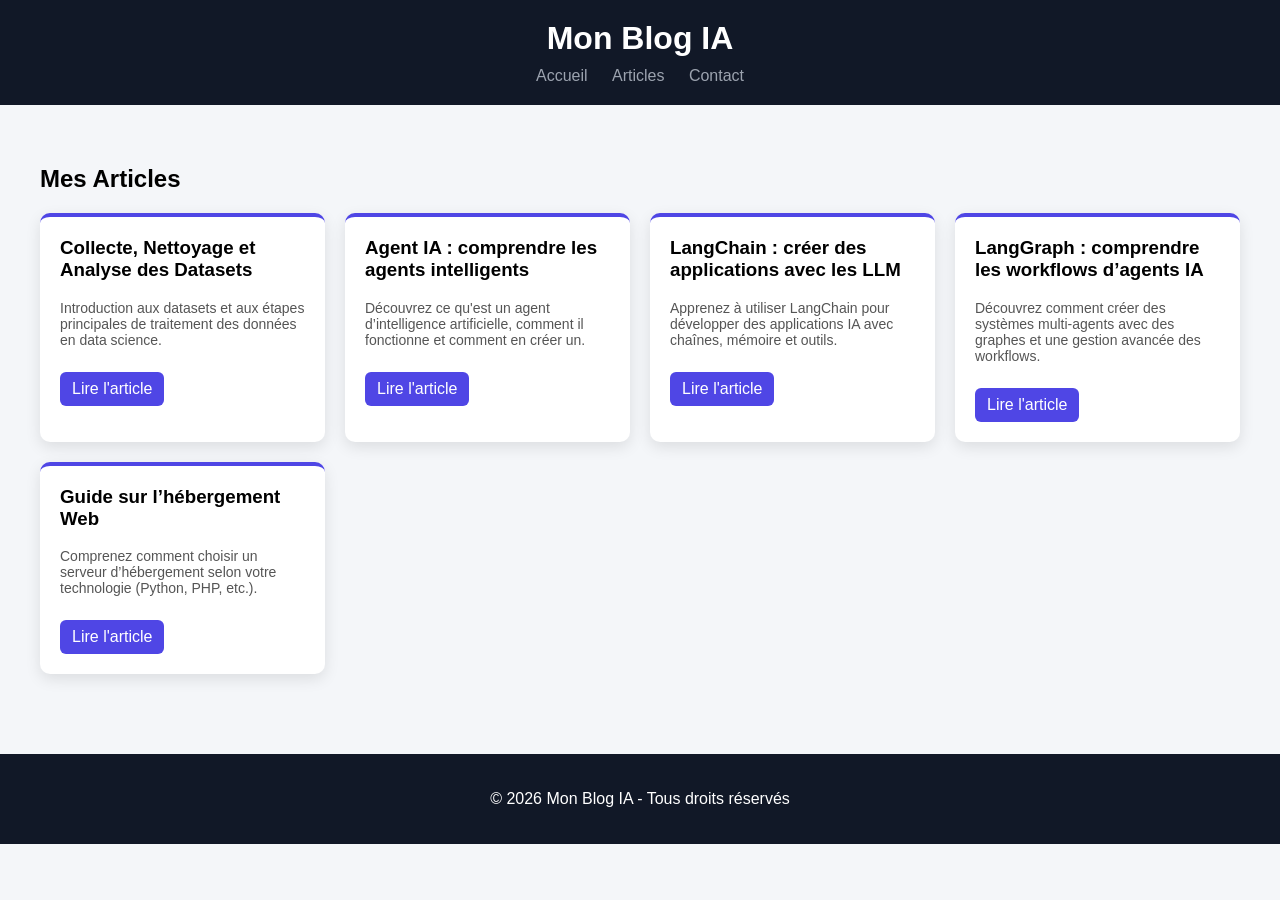
==== veille/NewVeille/langGraph.html @ 91ad8c3d "langGraph" ====
<!DOCTYPE html>
<html lang="fr">
<head>
<meta charset="UTF-8">
<title>Mon Blog IA</title>

<style>

/* GLOBAL */
body {
    font-family: Arial, sans-serif;
    margin: 0;
    background: #f4f6f9;
}

/* HEADER */
header {
    background: #111827;
    color: white;
    padding: 20px;
    text-align: center;
}

header h1 {
    margin: 0;
}

/* NAV */
nav {
    margin-top: 10px;
}

nav a {
    color: #9ca3af;
    margin: 0 10px;
    text-decoration: none;
}

nav a:hover {
    color: white;
}

/* SECTION */
.container {
    padding: 40px;
}

/* GRID */
.articles {
    display: grid;
    grid-template-columns: repeat(auto-fit, minmax(280px, 1fr));
    gap: 20px;
}

/* CARD */
.article-card {
    background: white;
    padding: 20px;
    border-radius: 10px;
    border-top: 4px solid #4f46e5;
    box-shadow: 0 5px 15px rgba(0,0,0,0.1);
    transition: 0.3s;
}

.article-card:hover {
    transform: translateY(-5px);
}

.article-card h3 {
    margin-top: 0;
}

.article-card p {
    color: #555;
    font-size: 14px;
}

.article-card a {
    display: inline-block;
    margin-top: 10px;
    text-decoration: none;
    background: #4f46e5;
    color: white;
    padding: 8px 12px;
    border-radius: 6px;
}

.article-card a:hover {
    background: #3730a3;
}

/* FOOTER */
footer {
    text-align: center;
    padding: 20px;
    background: #111827;
    color: white;
    margin-top: 40px;
}

</style>
</head>

<body>

<header>
    <h1>Mon Blog IA</h1>
    <nav>
        <a href="#">Accueil</a>
        <a href="#">Articles</a>
        <a href="#">Contact</a>
    </nav>
</header>

<div class="container">

    <h2>Mes Articles</h2>

    <div class="articles">

        <!-- DATASET -->
        <div class="article-card">
            <h3>Collecte, Nettoyage et Analyse des Datasets</h3>
            <p>
            Introduction aux datasets et aux étapes principales
            de traitement des données en data science.
            </p>
            <a href="veille/v1.html">Lire l'article</a>
        </div>

        <!-- AGENT IA -->
        <div class="article-card">
            <h3>Agent IA : comprendre les agents intelligents</h3>
            <p>
            Découvrez ce qu'est un agent d’intelligence artificielle,
            comment il fonctionne et comment en créer un.
            </p>
            <a href="veille/v3.html">Lire l'article</a>
        </div>

        <!-- LANGCHAIN -->
        <div class="article-card">
            <h3>LangChain : créer des applications avec les LLM</h3>
            <p>
            Apprenez à utiliser LangChain pour développer
            des applications IA avec chaînes, mémoire et outils.
            </p>
            <a href="veille/langchain.html">Lire l'article</a>
        </div>

        <!-- LANGGRAPH -->
        <div class="article-card">
            <h3>LangGraph : comprendre les workflows d’agents IA</h3>
            <p>
            Découvrez comment créer des systèmes multi-agents
            avec des graphes et une gestion avancée des workflows.
            </p>
            <a href="veille/langgraph.html">Lire l'article</a>
        </div>

        <!-- HEBERGEMENT -->
        <div class="article-card">
            <h3>Guide sur l’hébergement Web</h3>
            <p>
            Comprenez comment choisir un serveur d’hébergement
            selon votre technologie (Python, PHP, etc.).
            </p>
            <a href="veille/hebergement.html">Lire l'article</a>
        </div>

    </div>

</div>

<footer>
    <p>© 2026 Mon Blog IA - Tous droits réservés</p>
</footer>

</body>
</html>
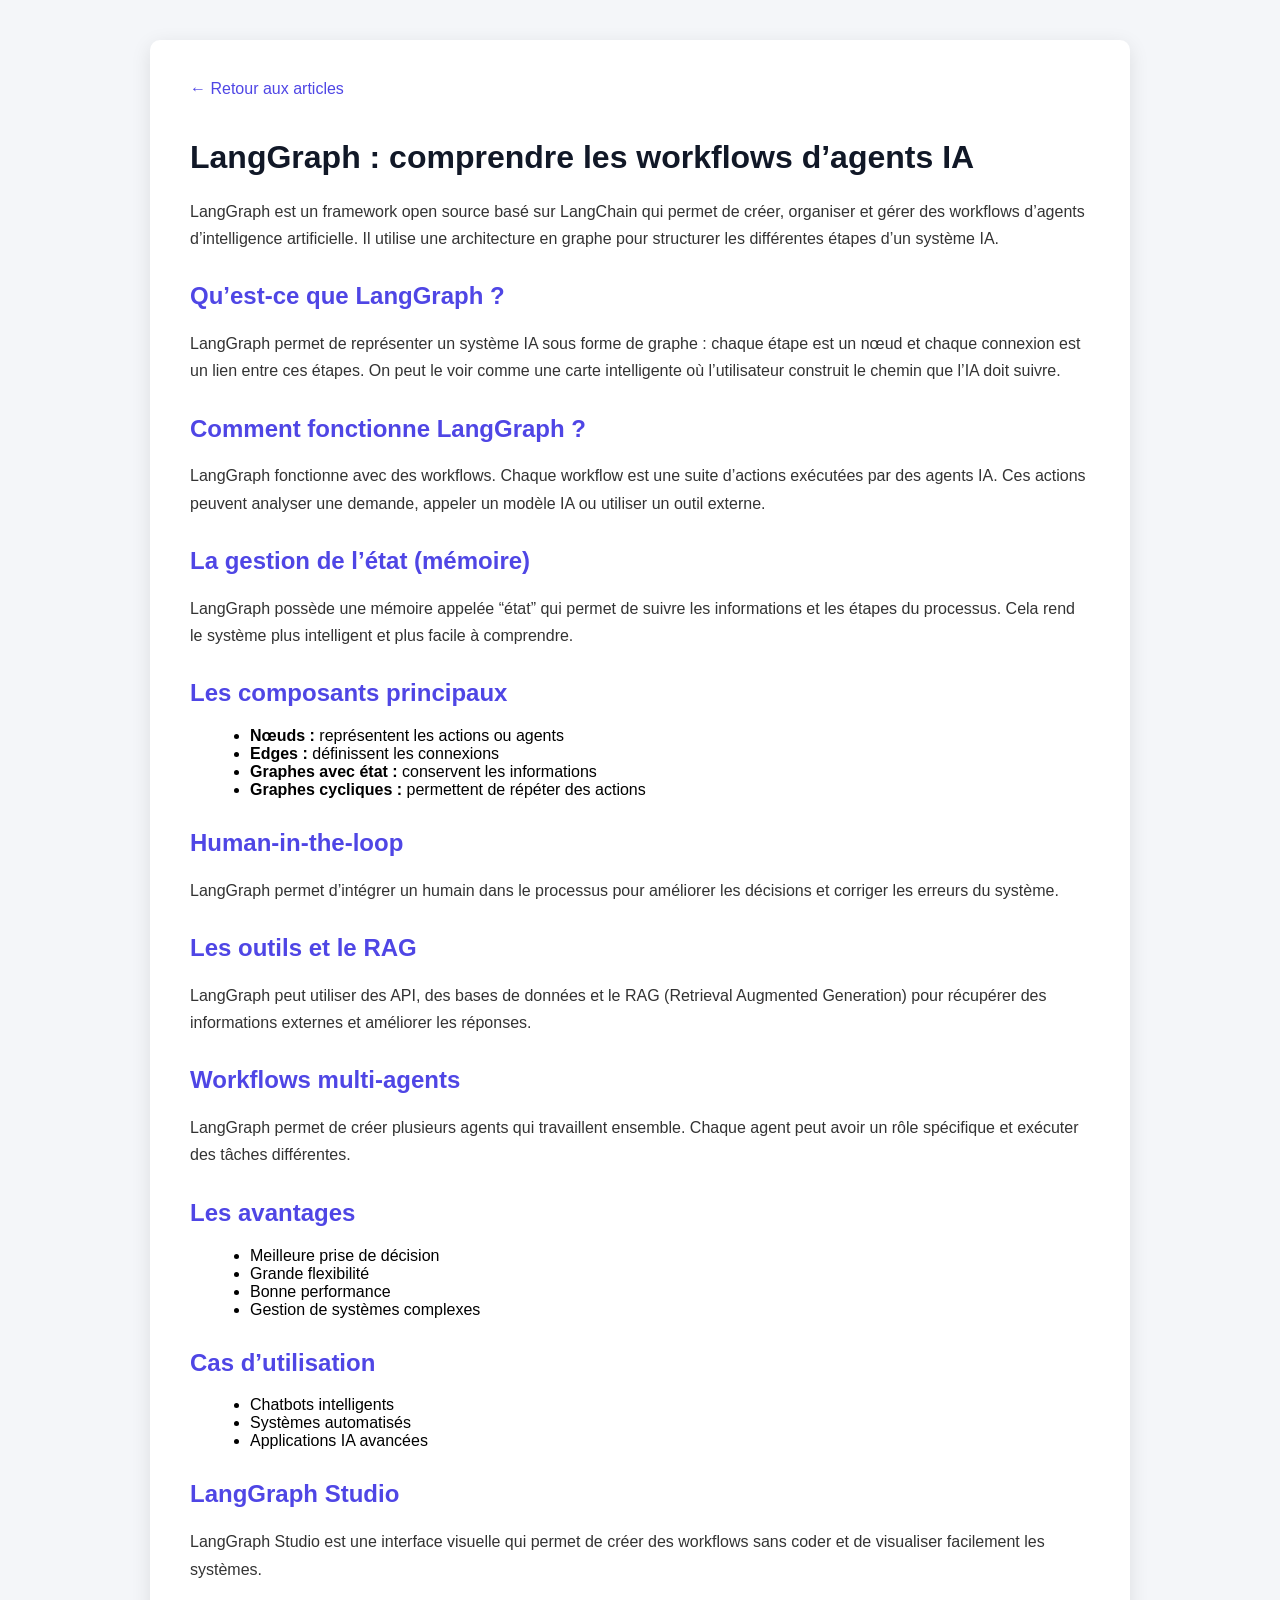
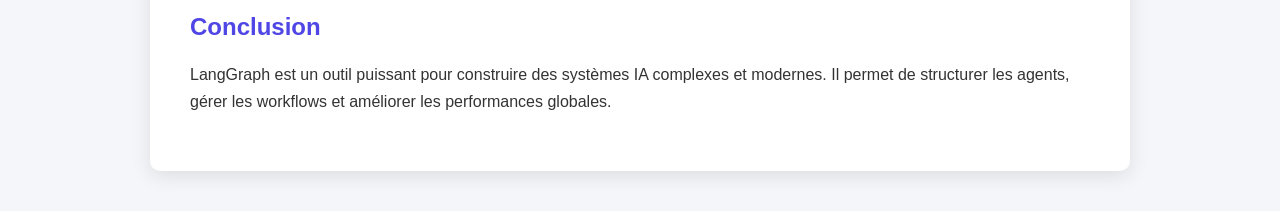
==== commit e8b4e641: "mis a jour langGraph" ====
--- a/veille/NewVeille/langGraph.html
+++ b/veille/NewVeille/langGraph.html
@@ -2,179 +2,162 @@
 <html lang="fr">
 <head>
 <meta charset="UTF-8">
-<title>Mon Blog IA</title>
+<title>LangGraph : workflows d’agents IA</title>
 
 <style>
 
 /* GLOBAL */
 body {
     font-family: Arial, sans-serif;
+    background: #f4f6f9;
     margin: 0;
-    background: #f4f6f9;
+    padding: 0;
 }
 
-/* HEADER */
-header {
-    background: #111827;
-    color: white;
-    padding: 20px;
-    text-align: center;
+/* CONTAINER */
+.article-container {
+    max-width: 900px;
+    margin: 40px auto;
+    background: white;
+    padding: 40px;
+    border-radius: 10px;
+    box-shadow: 0 5px 20px rgba(0,0,0,0.1);
 }
 
-header h1 {
-    margin: 0;
+/* TITLE */
+h1 {
+    color: #111827;
 }
 
-/* NAV */
-nav {
-    margin-top: 10px;
+/* SUBTITLE */
+h2 {
+    margin-top: 30px;
+    color: #4f46e5;
 }
 
-nav a {
-    color: #9ca3af;
-    margin: 0 10px;
-    text-decoration: none;
+/* TEXT */
+p {
+    line-height: 1.7;
+    color: #333;
 }
 
-nav a:hover {
-    color: white;
+/* LIST */
+ul {
+    margin-left: 20px;
 }
 
-/* SECTION */
-.container {
-    padding: 40px;
+/* BACK LINK */
+.back {
+    display: inline-block;
+    margin-bottom: 20px;
+    text-decoration: none;
+    color: #4f46e5;
 }
 
-/* GRID */
-.articles {
-    display: grid;
-    grid-template-columns: repeat(auto-fit, minmax(280px, 1fr));
-    gap: 20px;
-}
-
-/* CARD */
-.article-card {
-    background: white;
-    padding: 20px;
-    border-radius: 10px;
-    border-top: 4px solid #4f46e5;
-    box-shadow: 0 5px 15px rgba(0,0,0,0.1);
-    transition: 0.3s;
-}
-
-.article-card:hover {
-    transform: translateY(-5px);
-}
-
-.article-card h3 {
-    margin-top: 0;
-}
-
-.article-card p {
-    color: #555;
-    font-size: 14px;
-}
-
-.article-card a {
-    display: inline-block;
-    margin-top: 10px;
-    text-decoration: none;
-    background: #4f46e5;
-    color: white;
-    padding: 8px 12px;
-    border-radius: 6px;
-}
-
-.article-card a:hover {
-    background: #3730a3;
-}
-
-/* FOOTER */
-footer {
-    text-align: center;
-    padding: 20px;
-    background: #111827;
-    color: white;
-    margin-top: 40px;
+.back:hover {
+    text-decoration: underline;
 }
 
 </style>
+
 </head>
 
 <body>
 
-<header>
-    <h1>Mon Blog IA</h1>
-    <nav>
-        <a href="#">Accueil</a>
-        <a href="#">Articles</a>
-        <a href="#">Contact</a>
-    </nav>
-</header>
+<div class="article-container">
 
-<div class="container">
+<a href="../index.html" class="back">← Retour aux articles</a>
 
-    <h2>Mes Articles</h2>
+<h1>LangGraph : comprendre les workflows d’agents IA</h1>
 
-    <div class="articles">
+<p>
+LangGraph est un framework open source basé sur LangChain qui permet de créer,
+organiser et gérer des workflows d’agents d’intelligence artificielle.
+Il utilise une architecture en graphe pour structurer les différentes étapes d’un système IA.
+</p>
 
-        <!-- DATASET -->
-        <div class="article-card">
-            <h3>Collecte, Nettoyage et Analyse des Datasets</h3>
-            <p>
-            Introduction aux datasets et aux étapes principales
-            de traitement des données en data science.
-            </p>
-            <a href="veille/v1.html">Lire l'article</a>
-        </div>
+<h2>Qu’est-ce que LangGraph ?</h2>
+<p>
+LangGraph permet de représenter un système IA sous forme de graphe :
+chaque étape est un nœud et chaque connexion est un lien entre ces étapes.
+On peut le voir comme une carte intelligente où l’utilisateur construit
+le chemin que l’IA doit suivre.
+</p>
 
-        <!-- AGENT IA -->
-        <div class="article-card">
-            <h3>Agent IA : comprendre les agents intelligents</h3>
-            <p>
-            Découvrez ce qu'est un agent d’intelligence artificielle,
-            comment il fonctionne et comment en créer un.
-            </p>
-            <a href="veille/v3.html">Lire l'article</a>
-        </div>
+<h2>Comment fonctionne LangGraph ?</h2>
+<p>
+LangGraph fonctionne avec des workflows. Chaque workflow est une suite
+d’actions exécutées par des agents IA. Ces actions peuvent analyser une demande,
+appeler un modèle IA ou utiliser un outil externe.
+</p>
 
-        <!-- LANGCHAIN -->
-        <div class="article-card">
-            <h3>LangChain : créer des applications avec les LLM</h3>
-            <p>
-            Apprenez à utiliser LangChain pour développer
-            des applications IA avec chaînes, mémoire et outils.
-            </p>
-            <a href="veille/langchain.html">Lire l'article</a>
-        </div>
+<h2>La gestion de l’état (mémoire)</h2>
+<p>
+LangGraph possède une mémoire appelée “état” qui permet de suivre
+les informations et les étapes du processus. Cela rend le système
+plus intelligent et plus facile à comprendre.
+</p>
 
-        <!-- LANGGRAPH -->
-        <div class="article-card">
-            <h3>LangGraph : comprendre les workflows d’agents IA</h3>
-            <p>
-            Découvrez comment créer des systèmes multi-agents
-            avec des graphes et une gestion avancée des workflows.
-            </p>
-            <a href="veille/langgraph.html">Lire l'article</a>
-        </div>
+<h2>Les composants principaux</h2>
 
-        <!-- HEBERGEMENT -->
-        <div class="article-card">
-            <h3>Guide sur l’hébergement Web</h3>
-            <p>
-            Comprenez comment choisir un serveur d’hébergement
-            selon votre technologie (Python, PHP, etc.).
-            </p>
-            <a href="veille/hebergement.html">Lire l'article</a>
-        </div>
+<ul>
+<li><strong>Nœuds :</strong> représentent les actions ou agents</li>
+<li><strong>Edges :</strong> définissent les connexions</li>
+<li><strong>Graphes avec état :</strong> conservent les informations</li>
+<li><strong>Graphes cycliques :</strong> permettent de répéter des actions</li>
+</ul>
 
-    </div>
+<h2>Human-in-the-loop</h2>
+<p>
+LangGraph permet d’intégrer un humain dans le processus pour améliorer
+les décisions et corriger les erreurs du système.
+</p>
+
+<h2>Les outils et le RAG</h2>
+<p>
+LangGraph peut utiliser des API, des bases de données et le RAG
+(Retrieval Augmented Generation) pour récupérer des informations
+externes et améliorer les réponses.
+</p>
+
+<h2>Workflows multi-agents</h2>
+<p>
+LangGraph permet de créer plusieurs agents qui travaillent ensemble.
+Chaque agent peut avoir un rôle spécifique et exécuter des tâches
+différentes.
+</p>
+
+<h2>Les avantages</h2>
+
+<ul>
+<li>Meilleure prise de décision</li>
+<li>Grande flexibilité</li>
+<li>Bonne performance</li>
+<li>Gestion de systèmes complexes</li>
+</ul>
+
+<h2>Cas d’utilisation</h2>
+
+<ul>
+<li>Chatbots intelligents</li>
+<li>Systèmes automatisés</li>
+<li>Applications IA avancées</li>
+</ul>
+
+<h2>LangGraph Studio</h2>
+<p>
+LangGraph Studio est une interface visuelle qui permet de créer
+des workflows sans coder et de visualiser facilement les systèmes.
+</p>
+
+<h2>Conclusion</h2>
+<p>
+LangGraph est un outil puissant pour construire des systèmes IA
+complexes et modernes. Il permet de structurer les agents,
+gérer les workflows et améliorer les performances globales.
+</p>
 
 </div>
 
-<footer>
-    <p>© 2026 Mon Blog IA - Tous droits réservés</p>
-</footer>
-
 </body>
 </html>
